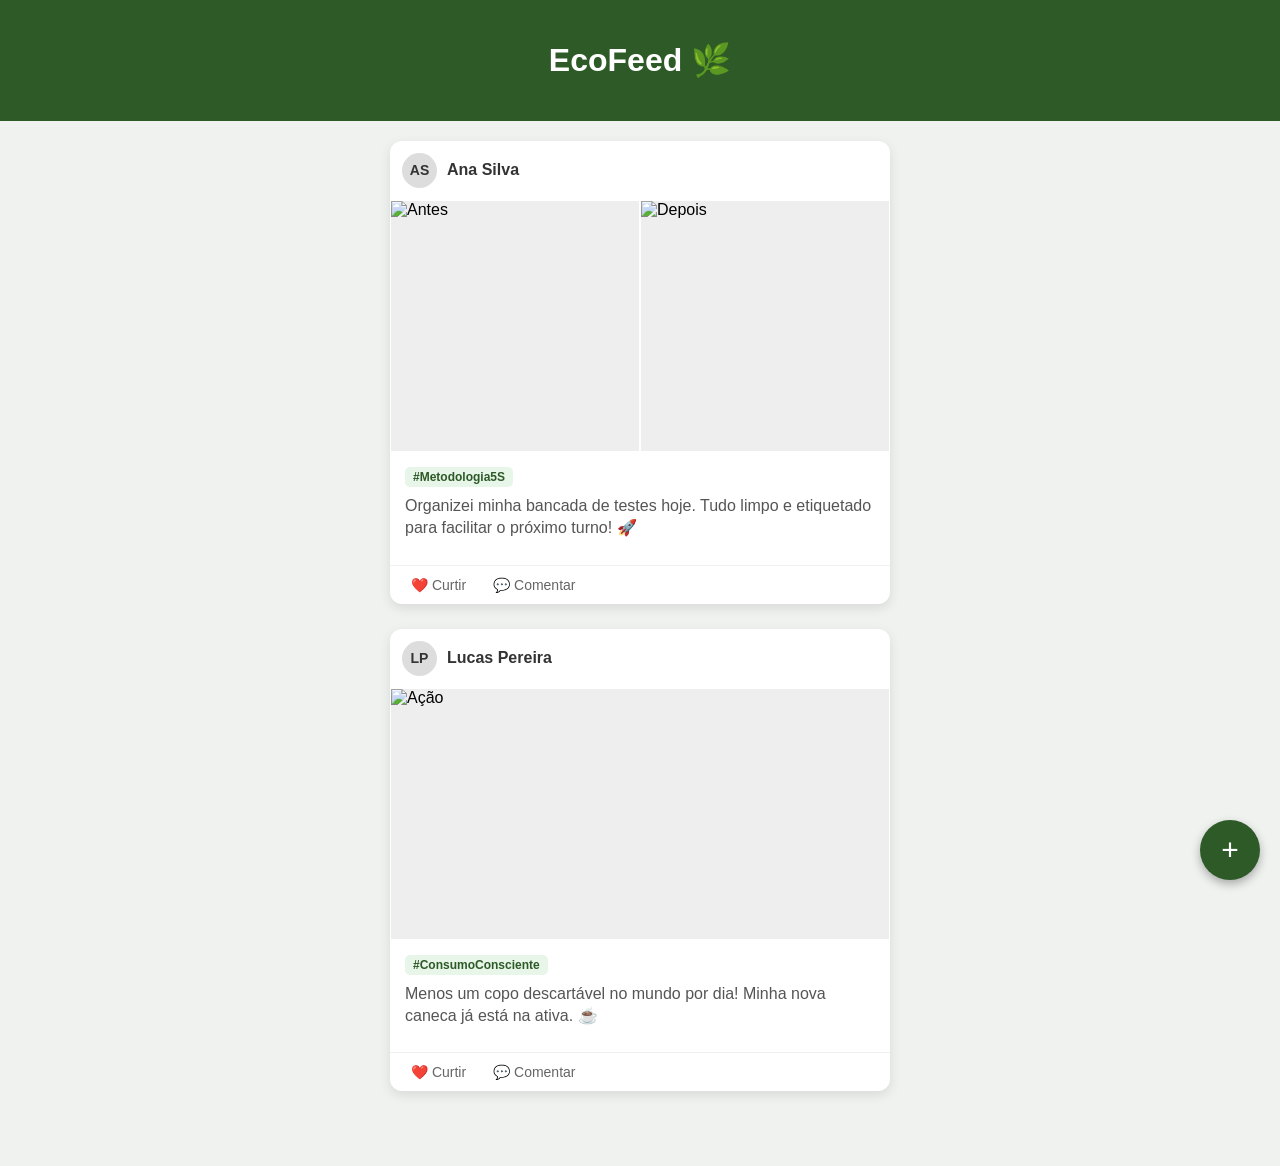
==== index.html @ 7ab4fcbb "rascunho" ====
<!DOCTYPE html>
<html lang="pt-br">
<head>
    <meta charset="UTF-8">
    <meta name="viewport" content="width=device-width, initial-scale=1.0">
    <title>Feed Sustentável - Empresa</title>
    <style>
        body { font-family: 'Segoe UI', sans-serif; background-color: #f0f2f0; margin: 0; padding-bottom: 50px; }
        header { background-color: #2d5a27; color: white; padding: 20px; text-align: center; position: sticky; top: 0; z-index: 1000; }
        
        .feed-container { max-width: 500px; margin: 20px auto; padding: 0 10px; }
        
        /* Estilo do Post (estilo Instagram) */
        .post-card { background: white; border-radius: 12px; overflow: hidden; margin-bottom: 25px; box-shadow: 0 4px 12px rgba(0,0,0,0.1); }
        .post-header { padding: 12px; display: flex; align-items: center; font-weight: bold; color: #333; }
        .post-header .avatar { width: 35px; height: 35px; background: #ddd; border-radius: 50%; margin-right: 10px; display: flex; align-items: center; justify-content: center; font-size: 14px; }
        
        .post-image-container { display: flex; background: #eee; }
        .post-image-container img { width: 50%; border: 1px solid #fff; object-fit: cover; height: 250px; }
        
        .post-content { padding: 15px; }
        .post-content .tag { background: #e8f5e9; color: #2d5a27; padding: 3px 8px; border-radius: 5px; font-size: 12px; font-weight: bold; }
        .post-content p { margin: 10px 0; color: #555; line-height: 1.4; }
        
        .post-actions { padding: 10px 15px; border-top: 1px solid #f0f0f0; display: flex; gap: 15px; }
        .btn-action { background: none; border: none; cursor: pointer; font-size: 14px; color: #666; display: flex; align-items: center; gap: 5px; }
        .btn-action:hover { color: #2d5a27; }

        .btn-flutuante { position: fixed; bottom: 20px; right: 20px; background: #2d5a27; color: white; width: 60px; height: 60px; border-radius: 50%; display: flex; align-items: center; justify-content: center; text-decoration: none; font-size: 30px; box-shadow: 0 4px 10px rgba(0,0,0,0.3); }
    </style>
</head>
<body>

    <header>
        <h1>EcoFeed 🌿</h1>
    </header>

    <div class="feed-container">
        
        <div class="post-card">
            <div class="post-header">
                <div class="avatar">AS</div>
                <span>Ana Silva</span>
            </div>
            <div class="post-image-container">
                <img src="https://via.placeholder.com/250x250?text=Antes+5S" alt="Antes">
                <img src="https://via.placeholder.com/250x250?text=Depois+5S" alt="Depois">
            </div>
            <div class="post-content">
                <span class="tag">#Metodologia5S</span>
                <p>Organizei minha bancada de testes hoje. Tudo limpo e etiquetado para facilitar o próximo turno! 🚀</p>
            </div>
            <div class="post-actions">
                <button class="btn-action">❤️ Curtir</button>
                <button class="btn-action">💬 Comentar</button>
            </div>
        </div>

        <div class="post-card">
            <div class="post-header">
                <div class="avatar">LP</div>
                <span>Lucas Pereira</span>
            </div>
            <div class="post-image-container" style="justify-content: center;">
                <img src="https://via.placeholder.com/500x250?text=Copo+Reutilizável" alt="Ação" style="width: 100%;">
            </div>
            <div class="post-content">
                <span class="tag">#ConsumoConsciente</span>
                <p>Menos um copo descartável no mundo por dia! Minha nova caneca já está na ativa. ☕</p>
            </div>
            <div class="post-actions">
                <button class="btn-action">❤️ Curtir</button>
                <button class="btn-action">💬 Comentar</button>
            </div>
        </div>

    </div>

    <a href="/enviar" class="btn-flutuante">+</a>

</body>
</html>
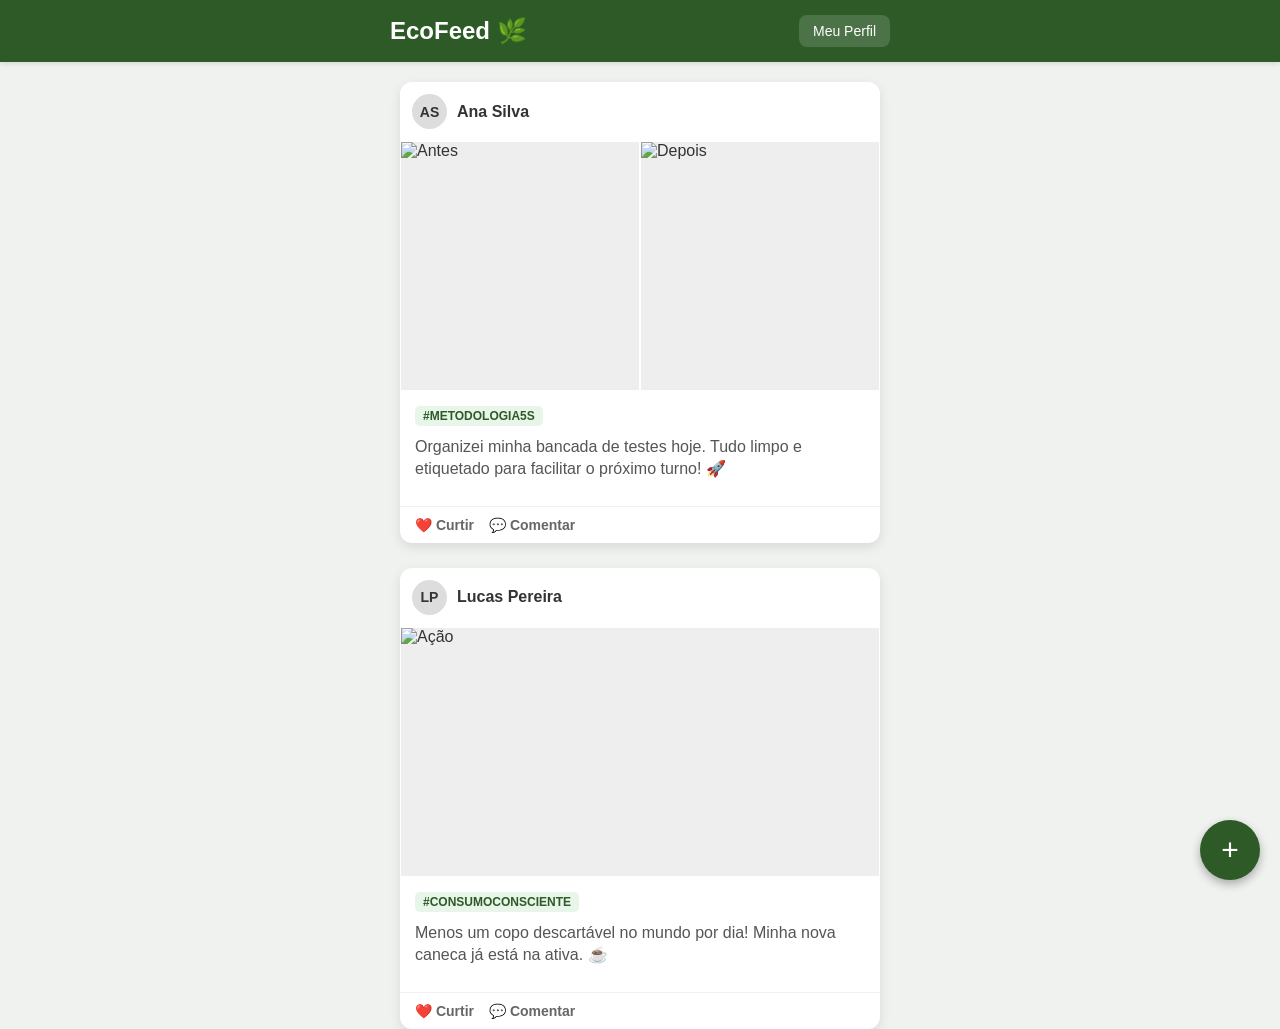
==== commit 7fe1479d: "Save all project modifications and add gitignore for uploads/test files" ====
--- a/index.html
+++ b/index.html
@@ -4,35 +4,16 @@
     <meta charset="UTF-8">
     <meta name="viewport" content="width=device-width, initial-scale=1.0">
     <title>Feed Sustentável - Empresa</title>
-    <style>
-        body { font-family: 'Segoe UI', sans-serif; background-color: #f0f2f0; margin: 0; padding-bottom: 50px; }
-        header { background-color: #2d5a27; color: white; padding: 20px; text-align: center; position: sticky; top: 0; z-index: 1000; }
-        
-        .feed-container { max-width: 500px; margin: 20px auto; padding: 0 10px; }
-        
-        /* Estilo do Post (estilo Instagram) */
-        .post-card { background: white; border-radius: 12px; overflow: hidden; margin-bottom: 25px; box-shadow: 0 4px 12px rgba(0,0,0,0.1); }
-        .post-header { padding: 12px; display: flex; align-items: center; font-weight: bold; color: #333; }
-        .post-header .avatar { width: 35px; height: 35px; background: #ddd; border-radius: 50%; margin-right: 10px; display: flex; align-items: center; justify-content: center; font-size: 14px; }
-        
-        .post-image-container { display: flex; background: #eee; }
-        .post-image-container img { width: 50%; border: 1px solid #fff; object-fit: cover; height: 250px; }
-        
-        .post-content { padding: 15px; }
-        .post-content .tag { background: #e8f5e9; color: #2d5a27; padding: 3px 8px; border-radius: 5px; font-size: 12px; font-weight: bold; }
-        .post-content p { margin: 10px 0; color: #555; line-height: 1.4; }
-        
-        .post-actions { padding: 10px 15px; border-top: 1px solid #f0f0f0; display: flex; gap: 15px; }
-        .btn-action { background: none; border: none; cursor: pointer; font-size: 14px; color: #666; display: flex; align-items: center; gap: 5px; }
-        .btn-action:hover { color: #2d5a27; }
-
-        .btn-flutuante { position: fixed; bottom: 20px; right: 20px; background: #2d5a27; color: white; width: 60px; height: 60px; border-radius: 50%; display: flex; align-items: center; justify-content: center; text-decoration: none; font-size: 30px; box-shadow: 0 4px 10px rgba(0,0,0,0.3); }
-    </style>
+    <link rel="stylesheet" href="/static/css/global.css">
+    <link rel="stylesheet" href="/static/css/index.css">
 </head>
 <body>
 
     <header>
-        <h1>EcoFeed 🌿</h1>
+        <div style="display:flex; justify-content:space-between; align-items:center; max-width:500px; margin:0 auto;">
+            <h1>EcoFeed 🌿</h1>
+            <a href="/perfil" style="color:white; background:rgba(255,255,255,0.15); padding: 8px 14px; border-radius: 8px; text-decoration:none; font-size:14px;">Meu Perfil</a>
+        </div>
     </header>
 
     <div class="feed-container">
--- a/static/css/global.css
+++ b/static/css/global.css
@@ -0,0 +1,160 @@
+/* ========== VARIÁVEIS CSS GLOBAIS ========== */
+:root {
+    --verde-escuro: #2d5a27;
+    --verde-medio: #38a169;
+    --verde-claro: #e8f5e9;
+    --cinza-fundo: #f0f2f0;
+    --branco: #ffffff;
+    --preto-texto: #333333;
+    --cinza-claro: #ddd;
+    --cinza-borda: #eee;
+}
+
+/* ========== ESTILOS GERAIS ========== */
+* {
+    margin: 0;
+    padding: 0;
+    box-sizing: border-box;
+}
+
+body {
+    font-family: 'Segoe UI', Tahoma, Geneva, Verdana, sans-serif;
+    background-color: var(--cinza-fundo);
+    color: var(--preto-texto);
+}
+
+html, body {
+    height: 100%;
+}
+
+/* ========== HEADER ========== */
+header {
+    background-color: var(--verde-escuro);
+    color: var(--branco);
+    padding: 15px;
+    text-align: center;
+    box-shadow: 0 2px 5px rgba(0, 0, 0, 0.1);
+    position: sticky;
+    top: 0;
+    z-index: 100;
+}
+
+header h1 {
+    margin: 0;
+    font-size: 24px;
+}
+
+/* ========== CONTAINERS ========== */
+.container {
+    max-width: 500px;
+    margin: 20px auto;
+    padding: 0 15px;
+}
+
+.feed-container {
+    max-width: 500px;
+    margin: 20px auto;
+    padding: 0 10px;
+}
+
+/* ========== CARDS ========== */
+.card {
+    background: var(--branco);
+    border-radius: 12px;
+    overflow: hidden;
+    margin-bottom: 25px;
+    box-shadow: 0 4px 12px rgba(0, 0, 0, 0.08);
+}
+
+/* ========== FORMULÁRIOS ========== */
+form {
+    padding: 20px;
+}
+
+label {
+    display: block;
+    margin-top: 15px;
+    font-weight: bold;
+    color: #444;
+}
+
+textarea,
+input[type="file"] {
+    width: 100%;
+    padding: 10px;
+    margin-top: 8px;
+    border: 1px solid var(--cinza-claro);
+    border-radius: 8px;
+    font-family: inherit;
+}
+
+textarea {
+    resize: vertical;
+}
+
+/* ========== BOTÕES ========== */
+button {
+    width: 100%;
+    background: var(--verde-medio);
+    color: var(--branco);
+    border: none;
+    padding: 12px;
+    border-radius: 8px;
+    font-weight: bold;
+    margin-top: 20px;
+    cursor: pointer;
+    font-size: 16px;
+    transition: background 0.3s ease;
+}
+
+button:hover {
+    background: var(--verde-escuro);
+}
+
+/* ========== TAGS ========== */
+.tag {
+    background: var(--verde-claro);
+    color: var(--verde-escuro);
+    padding: 4px 8px;
+    border-radius: 4px;
+    font-size: 11px;
+    font-weight: bold;
+    text-transform: uppercase;
+    display: inline-block;
+}
+
+/* ========== BOTÃO FLUTUANTE ========== */
+.btn-float,
+.btn-flutuante {
+    position: fixed;
+    bottom: 20px;
+    right: 20px;
+    background: var(--verde-escuro);
+    color: var(--branco);
+    width: 55px;
+    height: 55px;
+    border-radius: 50%;
+    display: flex;
+    align-items: center;
+    justify-content: center;
+    text-decoration: none;
+    font-size: 24px;
+    box-shadow: 0 4px 8px rgba(0, 0, 0, 0.2);
+    cursor: pointer;
+    transition: transform 0.3s ease;
+}
+
+.btn-float:hover,
+.btn-flutuante:hover {
+    transform: scale(1.1);
+}
+
+/* ========== LINKS ========== */
+a {
+    color: var(--verde-escuro);
+    text-decoration: none;
+}
+
+a:hover {
+    text-decoration: underline;
+}
--- a/static/css/index.css
+++ b/static/css/index.css
@@ -0,0 +1,102 @@
+/* ========== ESTILOS ESPECÍFICOS DO FEED (INDEX.HTML) ========== */
+
+body {
+    padding-bottom: 50px;
+}
+
+/* ========== POST CARDS ========== */
+.post-card {
+    background: var(--branco);
+    border-radius: 12px;
+    overflow: hidden;
+    margin-bottom: 25px;
+    box-shadow: 0 4px 12px rgba(0, 0, 0, 0.1);
+}
+
+.post-header {
+    padding: 12px;
+    display: flex;
+    align-items: center;
+    font-weight: bold;
+    color: var(--preto-texto);
+}
+
+.post-header .avatar {
+    width: 35px;
+    height: 35px;
+    background: #ddd;
+    border-radius: 50%;
+    margin-right: 10px;
+    display: flex;
+    align-items: center;
+    justify-content: center;
+    font-size: 14px;
+    font-weight: bold;
+}
+
+/* ========== IMAGENS DO POST ========== */
+.post-image-container {
+    display: flex;
+    background: #eee;
+}
+
+.post-image-container img {
+    width: 50%;
+    border: 1px solid var(--branco);
+    object-fit: cover;
+    height: 250px;
+}
+
+/* ========== CONTEÚDO DO POST ========== */
+.post-content {
+    padding: 15px;
+}
+
+.post-content .tag {
+    background: var(--verde-claro);
+    color: var(--verde-escuro);
+    padding: 3px 8px;
+    border-radius: 5px;
+    font-size: 12px;
+}
+
+.post-content p {
+    margin: 10px 0;
+    color: #555;
+    line-height: 1.4;
+}
+
+/* ========== AÇÕES DO POST ========== */
+.post-actions {
+    padding: 10px 15px;
+    border-top: 1px solid #f0f0f0;
+    display: flex;
+    gap: 15px;
+}
+
+.btn-action {
+    background: none;
+    border: none;
+    cursor: pointer;
+    font-size: 14px;
+    color: #666;
+    display: flex;
+    align-items: center;
+    gap: 5px;
+    padding: 0;
+    width: auto;
+    margin: 0;
+    transition: color 0.3s ease;
+}
+
+.btn-action:hover {
+    color: var(--verde-escuro);
+}
+
+/* ========== BOTÃO FLUTUANTE CUSTOMIZADO ========== */
+.btn-flutuante {
+    width: 60px;
+    height: 60px;
+    font-size: 30px;
+    box-shadow: 0 4px 10px rgba(0, 0, 0, 0.3);
+}
